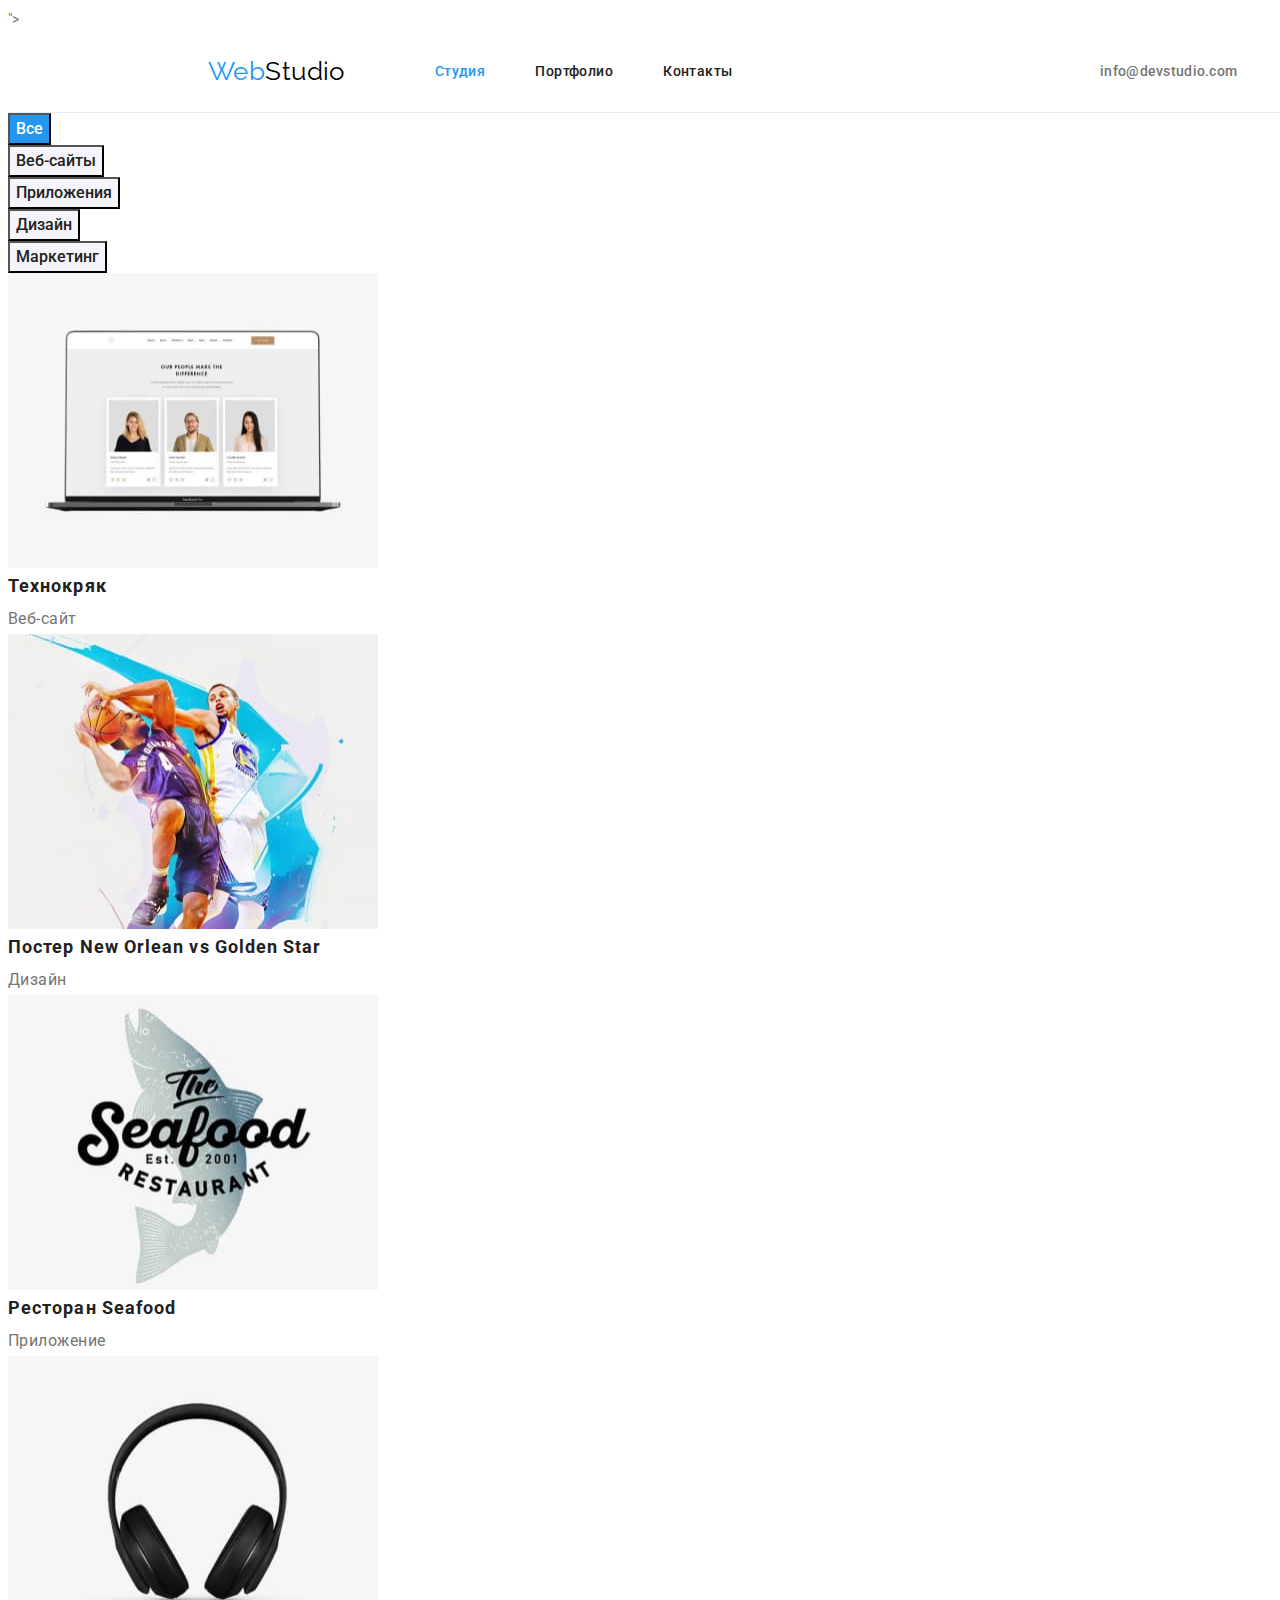
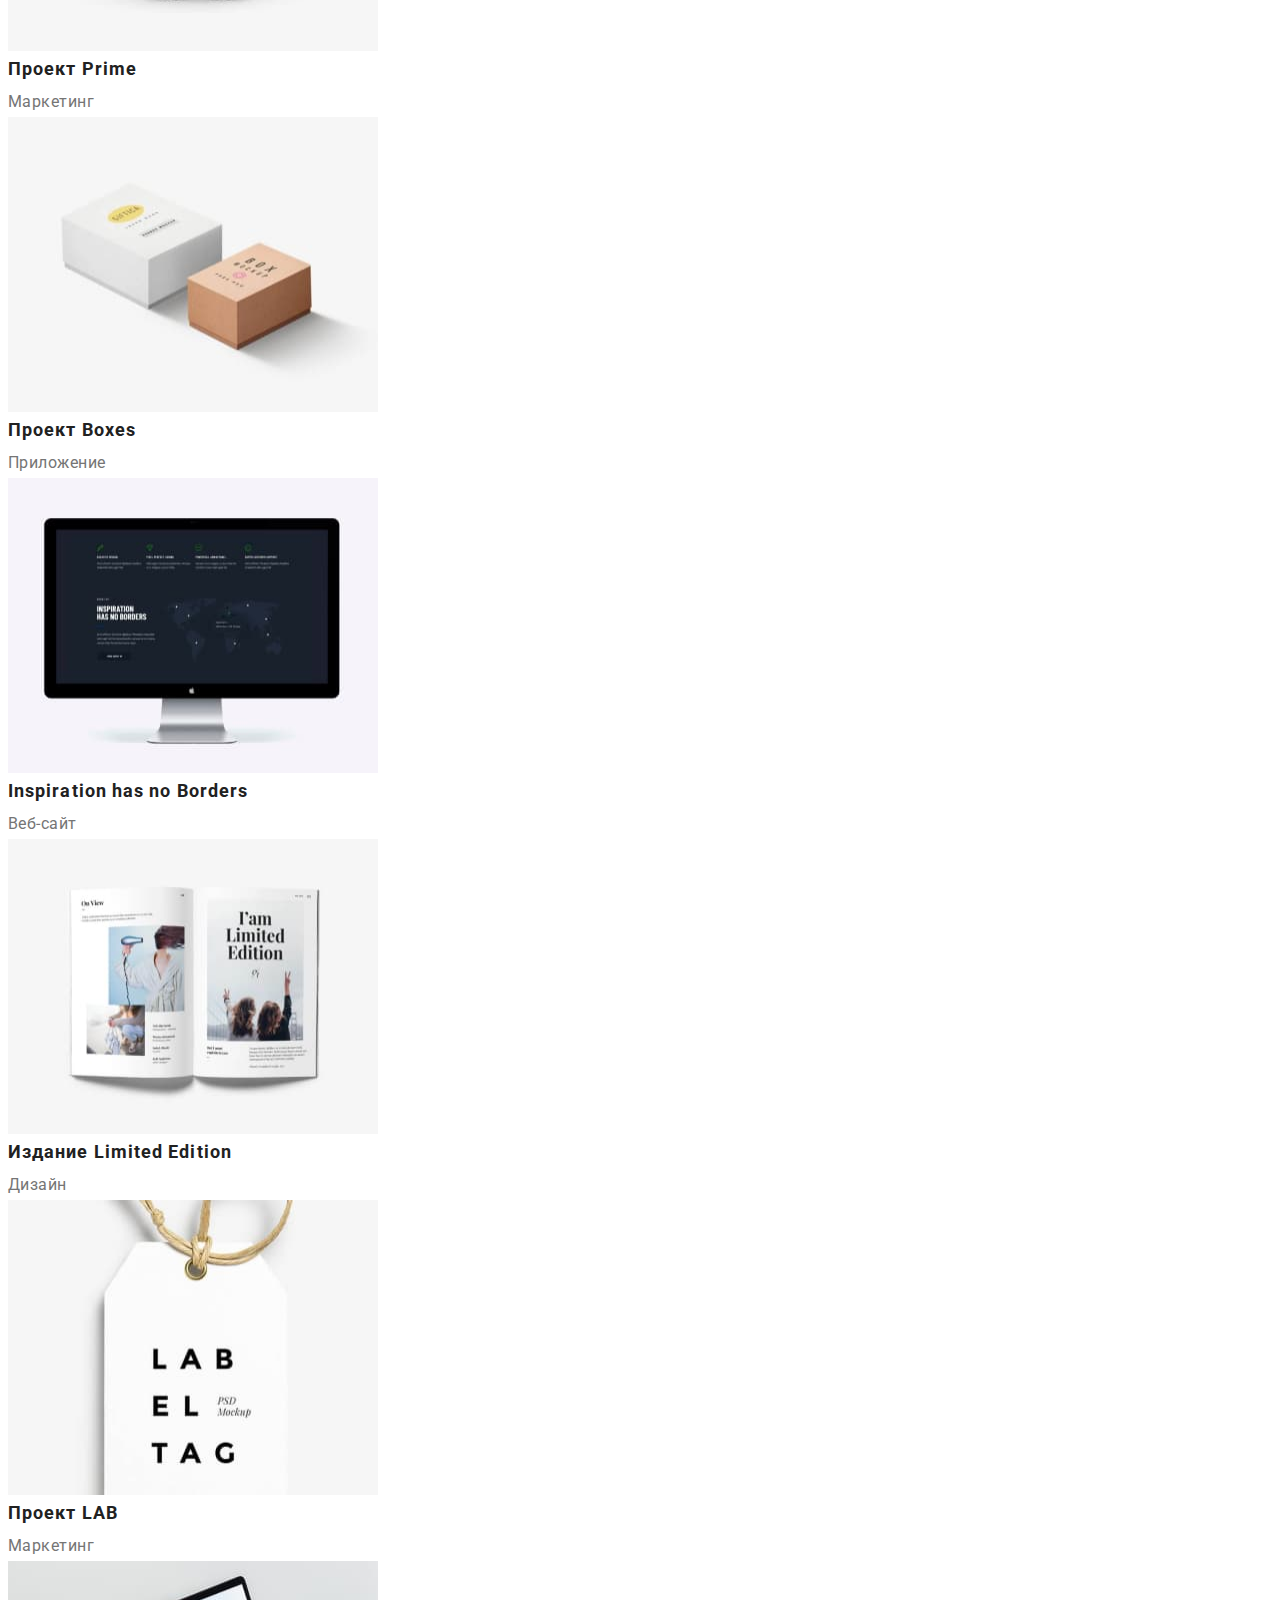
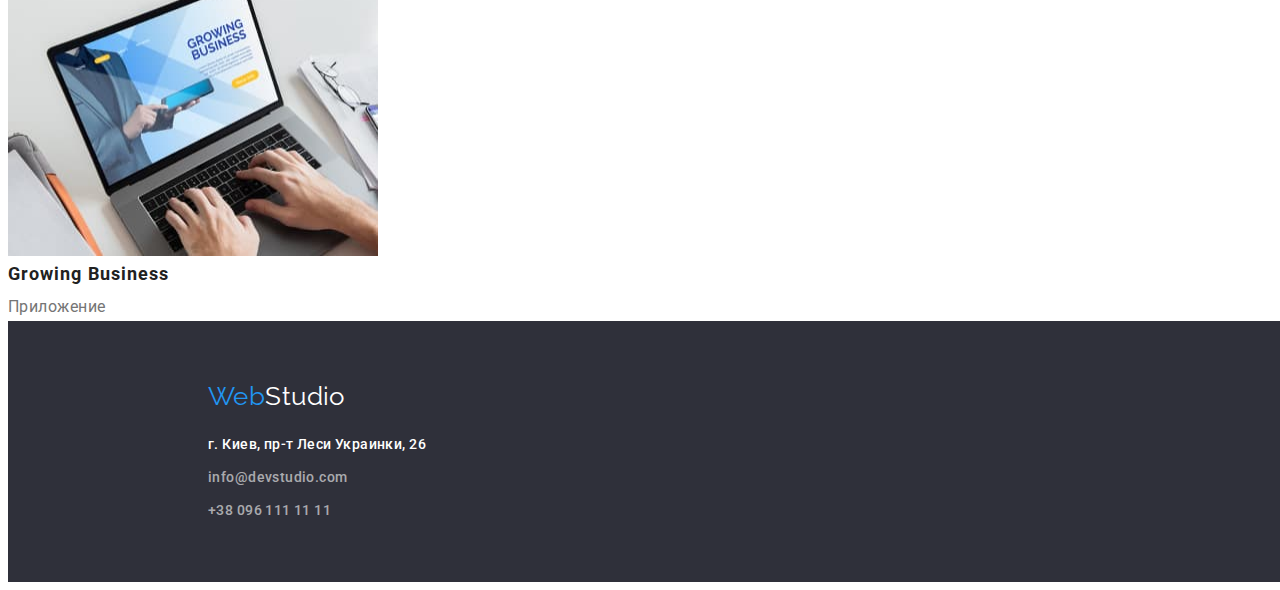
==== portfolio.html @ 7e5b8110 "add flex css" ====
<!DOCTYPE html>
<html lang="ru">

	<head>
		<meta charset="UTF-8" />
		<meta http-equiv="X-UA-Compatible" content="IE=edge" />
		<meta name="viewport" content="width=device-width, initial-scale=1.0" />
		<title>WebStudio | Портфолио</title>
		<link rel="shortcut icon" href="https://asset-cdn.schoology.com/sites/all/themes/schoology_theme/favicon.ico"
			type="image/x-icon" />
		<link rel="stylesheet" href="<link rel=" stylesheet"
			href="https://cdnjs.cloudflare.com/ajax/libs/modern-normalize/1.1.0/modern-normalize.min.css"
			integrity="sha512-wpPYUAdjBVSE4KJnH1VR1HeZfpl1ub8YT/NKx4PuQ5NmX2tKuGu6U/JRp5y+Y8XG2tV+wKQpNHVUX03MfMFn9Q=="
			crossorigin="anonymous" referrerpolicy="no-referrer" />">
		<link
			href="https://fonts.googleapis.com/css2?family=Raleway:wght@700&family=Roboto:wght@400;500;700;900&display=swap"
			rel="stylesheet" />
		<link rel="stylesheet" href="./css/style.css" />
	</head>

	<body>
		<header class="header">
			<div class="container head-container">
				<nav class="navigator">
					<a class="text-logo" href="./"><span class="logo">Web</span>Studio </a>
					<ul class="list-header">
						<li class="list-nav-item">
							<a class="list-nav current" href="./index.html">Студия</a>
						</li>
						<li class="list-nav-item">
							<a class="list-nav" href="./portfolio.html">Портфолио</a>
						</li>
						<li class="list-nav-item"><a class="list-nav" href="">Контакты</a></li>
					</ul>
				</nav>

				<div class="header-contact">
					<ul class="list-header">
						<li class="list-contact-item">
							<a href="mailto:info@devstudio.com" class="list-contact">info@devstudio.com</a>
						</li>
						<li class="list-contact-item">
							<a href="tel:+380961111111" class="list-contact">+38 096 111 11 11</a>
						</li>
					</ul>
				</div>
			</div>
		</header>

		<main>
			<!-- секция портволио -->
			<section class="main-section-portfolio">
				<!--Заголовок необходимо скрыть-->
				<h1 class="invisible">Наши работы</h1>
				<!--Фильт-->
				<ul class="list-filtre">
					<li><button type="button" class="filtre all">Все</button></li>
					<li><button type="button" class="filtre">Веб-сайты</button></li>
					<li><button type="button" class="filtre">Приложения</button></li>
					<li><button type="button" class="filtre">Дизайн</button></li>
					<li><button type="button" class="filtre">Маркетинг</button></li>
				</ul>
				<!--Проэкты-->
				<ul class="list-project">
					<li>
						<img src="./images/portfolio/portfolio.jpg" alt="Ноутбук" width="370" height="295" />
						<h3 class="title-project">Технокряк</h3>
						<p class="filtre-project">Веб-сайт</p>
					</li>
					<li>
						<img src="./images/portfolio/portfolio1.jpg" alt="баскетболисты" width="370" height="295" />
						<h3 class="title-project">Постер New Orlean vs Golden Star</h3>
						<p class="filtre-project">Дизайн</p>
					</li>
					<li>
						<img src="./images/portfolio/portfolio2.jpg" alt="Эмблема рибного ресторана" width="370"
							height="295" />
						<h3 class="title-project">Ресторан Seafood</h3>
						<p class="filtre-project">Приложение</p>
					</li>
					<li>
						<img src="./images/portfolio/portfolio3.jpg" alt="Наушники" width="370" height="295" />
						<h3 class="title-project">Проект Prime</h3>
						<p class="filtre-project">Маркетинг</p>
					</li>
					<li>
						<img src="./images/portfolio/portfolio4.jpg" alt="2 коробки" width="370" height="295" />
						<h3 class="title-project">Проект Boxes</h3>
						<p class="filtre-project">Приложение</p>
					</li>
					<li>
						<img src="./images/portfolio/portfolio5.jpg" alt="Моноблок" width="370" height="295" />
						<h3 class="title-project">Inspiration has no Borders</h3>
						<p class="filtre-project">Веб-сайт</p>
					</li>
					<li>
						<img src="./images/portfolio/portfolio6.jpg" alt="Книга" width="370" height="295" />
						<h3 class="title-project">Издание Limited Edition</h3>
						<p class="filtre-project">Дизайн</p>
					</li>
					<li>
						<img src="./images/portfolio/portfolio7.jpg" alt="Бирка" width="370" height="295" />
						<h3 class="title-project">Проект LAB</h3>
						<p class="filtre-project">Маркетинг</p>
					</li>
					<li>
						<img src="./images/portfolio/portfolio8.jpg" alt="Ноутбук" width="370" height="295" />
						<h3 class="title-project">Growing Business</h3>
						<p class="filtre-project">Приложение</p>
					</li>
				</ul>
			</section>
		</main>
		<footer class="footer">
			<div class="container foot">
				<a class="text-logo-footer" href="./"><span class="logo">Web</span>Studio</a>
				<address>
					<ul class="list-footer">
						<li class="list-footer-item">
							<a class="adress-footer" href="https://goo.gl/maps/jzQwwj4ujLne8MiLA" target="_blank"
								rel="noopener noreferrer">
								г. Киев, пр-т Леси Украинки, 26</a>
						</li>
						<li class="list-footer-item">
							<a href="mailto:info@devstudio.com" class="footer-contact">info@devstudio.com</a>
						</li>
						<li class="list-footer-item">
							<a href="tel:+380961111111" class="footer-contact">+38 096 111 11 11</a>
						</li>
					</ul>
				</address>
			</div>
		</footer>
	</body>

</html>
---- css/style.css ----
/*  */
:root {
	--primary-white-color: #ffffff;
	--second-dark-color: #2f303a;
	--background-color: #f5f4fa;
	--accent-color: #2196f3;
	--primary-text-color: #212121;
	--second-text-color: #757575;
}
/* primary-font-family: roboto; */
/* logo-font-family: Raleway; */
h1,
h2,
h3,
h4,
h5,
h6,
p {
  margin-top: 0;
  margin-bottom: 0;
}

ul,
ol {
  margin-top: 0;
  margin-bottom: 0;
  padding-left: 0;
}

img {
  display: block;
}
body {
	color: var(--second-text-color);
	background-color: var(--primary-bg-color);
	width: 1600px;
	font-family: "Roboto", sans-serif;
	font-size: 14px;
	font-weight: 400;
	line-height: 1.71;
	letter-spacing: 0.03em;
}
.container {
  width: 1200px;
  margin: 0 auto;
  padding-left: 15px;
  padding-right: 15px;
}
/* =============head================= */
.header {
  border-bottom: 1px solid #ececec;
}
.text-logo {
	font-family: "Raleway", sans-serif;
	font-style: 700;
	font-size: 26px;
	line-height: 1.2;
	color: #000000;
	text-decoration: none;
	padding: 24px 0;
	margin-right: 90px;
}
.logo {
	color: var(--accent-color);
}

.link {
	text-decoration: none;
}
ul {
	list-style-type: none;
}
.list-header :hover,
.list-header :focus {
	color: var(--accent-color);
}
.list-header {
	font-weight: 500;
	font-size: inherit;
	line-height: 1.14;
	padding: 32px 0;
}
.list-header {
	display: flex;
	align-items: center;
}

.list-nav {
	color: var(--primary-text-color);
	font-weight: 500;
	text-decoration: none;
	}
.list-nav-item:not(:last-child) {
	margin-right: 50px;
	}

.current {
	color: var(--accent-color);
}
.list-contact {
	color: var(--second-text-color);
	font-weight: 500;
	font-style: normal;
	text-decoration: none;
	line-height: 1.14;
	letter-spacing: 0.02em;
}
.list-contact-item:not(:last-child) {
	margin-right: 50px;
}
.head-container {
	display: flex;
	align-items: center;
	justify-content: space-between;
}
.navigator {
  display: flex;
  align-items: center;
}
/* =============end-head=================== */

/* ========footer============= */
.list-footer :hover,
.list-footer :focus {
	color: var(--accent-color);
}
.list-footer {
	font-weight: 500;
	font-size: inherit;
	line-height: 1.46;
}
.list-footer-item:not(:last-child) {
	margin-bottom: 9px;
}
.adress-footer {
	color: var(--primary-white-color);
	font-weight: inherit;
	line-height: 1.71;
	letter-spacing: 0.03em;
	font-style: normal;
	text-decoration: none;
}
.footer {
	background-color: var(--second-dark-color);
}
.foot {
	padding: 60px 15px;
}
.text-logo-footer {
	color: var(--primary-white-color);
	font-family: "Raleway", sans-serif;
	font-style: 700;
	font-size: 26px;
	line-height: 1.2;
	text-decoration: none;
	margin-bottom: 20px;
  	display: block;
}
.footer-contact {
	line-height: 1.71;
	letter-spacing: 0.03em;
	color: rgba(255, 255, 255, 0.6);
	text-decoration: none;
	font-style: normal;
}
/* ========end-footer=============== */

/* ==========hero================= */
.hero {
	background-color: var(--second-dark-color);
	padding: 200px 0;
  	text-align: center;
}
/* .hero {
	display: flex;
	justify-content: center;
} */
.hero-title {
	color: var(--primary-white-color);
	font-weight: 900;
	font-size: 44px;
	line-height: 1.36;
	text-align: center;
	letter-spacing: 0.06em;
	text-transform: uppercase;
	padding: 15px 0;
	margin-bottom: 30px;
}
.main-button {
	color: var(--primary-white-color);
	background-color: var(--accent-color);
	border-radius: 4px;
	font-family: inherit;
	font-weight: 700;
	font-size: 16px;
	line-height: 1.87;
	align-items: center;
	text-align: center;
	letter-spacing: 0.06em;
	padding: 10px 32px;
}
.main-button:hover,
.main-button:focus {
	color: var(--primary-text-color);
	background: var(--background-color);
	cursor: pointer;
}
/* =======end-hero============ */

/* ===========studio============== */
.title {
	color: var(--primary-text-color);
	font-weight: 700;
	font-size: 36px;
	line-height: 1.17;
	text-align: center;
	letter-spacing: 0.03em;
	margin-bottom: 50px;
}
.list-features {
	color: var(--primary-text-color);
	font-family: "Roboto", sans-serif;
	font-size: inherit;
	font-weight: 700;
	line-height: 1.14;
	letter-spacing: 0.03em;
	text-transform: uppercase;
	margin-bottom: 10px;
	}
.features {
	display: flex;
	align-items: center;
	justify-content: space-between;
	padding-top: 87px;
	/* padding-bottom: 94px; */
}
.list-features-item:not(:last-child) {
	margin-right: 30px;
	}
.work {
	padding: 94px 0;
}
.our-work {
	display: flex;
	align-items: center;
	justify-content: space-between;
}
.team {
	background-color: var(--background-color);
	text-align: center;
	padding: 94px 0;
}
.our-team {
	display: flex;
	align-items: center;
	justify-content: space-between;
}
.list-specialist {
	background-color: #ffffff;
	border-radius: 0px 0px 4px 4px;
	box-shadow: 0px 1px 3px rgba(0, 0, 0, 0.12), 0px 1px 1px rgba(0, 0, 0, 0.14),
    0px 2px 1px rgba(0, 0, 0, 0.2);
	width: 270px;
	padding-bottom: 30px;
}
.invisible {
	display: none;
}
.specialist {
	color: var(--primary-text-color);
	font-weight: 500;
	font-size: 16px;
	line-height: 1.19;
	letter-spacing: 0.03em;
	padding-top: 30px;
}
/* =========end-studio=========== */

/* ===========portfolio=========== */
.filtre {
	color: var(--primary-text-color);
	background: var(--background-color);
	font-family: inherit;
	font-weight: 500;
	font-size: 16px;
	line-height: 1.63;
}
.filtre:hover,
.filtre:focus {
	color: var(--primary-white-color);
	background: var(--accent-color);
	cursor: pointer;
}
.all {
	color: var(--primary-white-color);
	background: var(--accent-color);
}
.title-project {
	color: var(--primary-text-color);
	font-weight: 700;
	font-size: 18px;
	line-height: 2;
	letter-spacing: 0.06em;
}
.filtre-project {
	font-size: 16px;
	line-height: 1.87;
	letter-spacing: 0.03em;
}
/* =========end-portfolio========= */
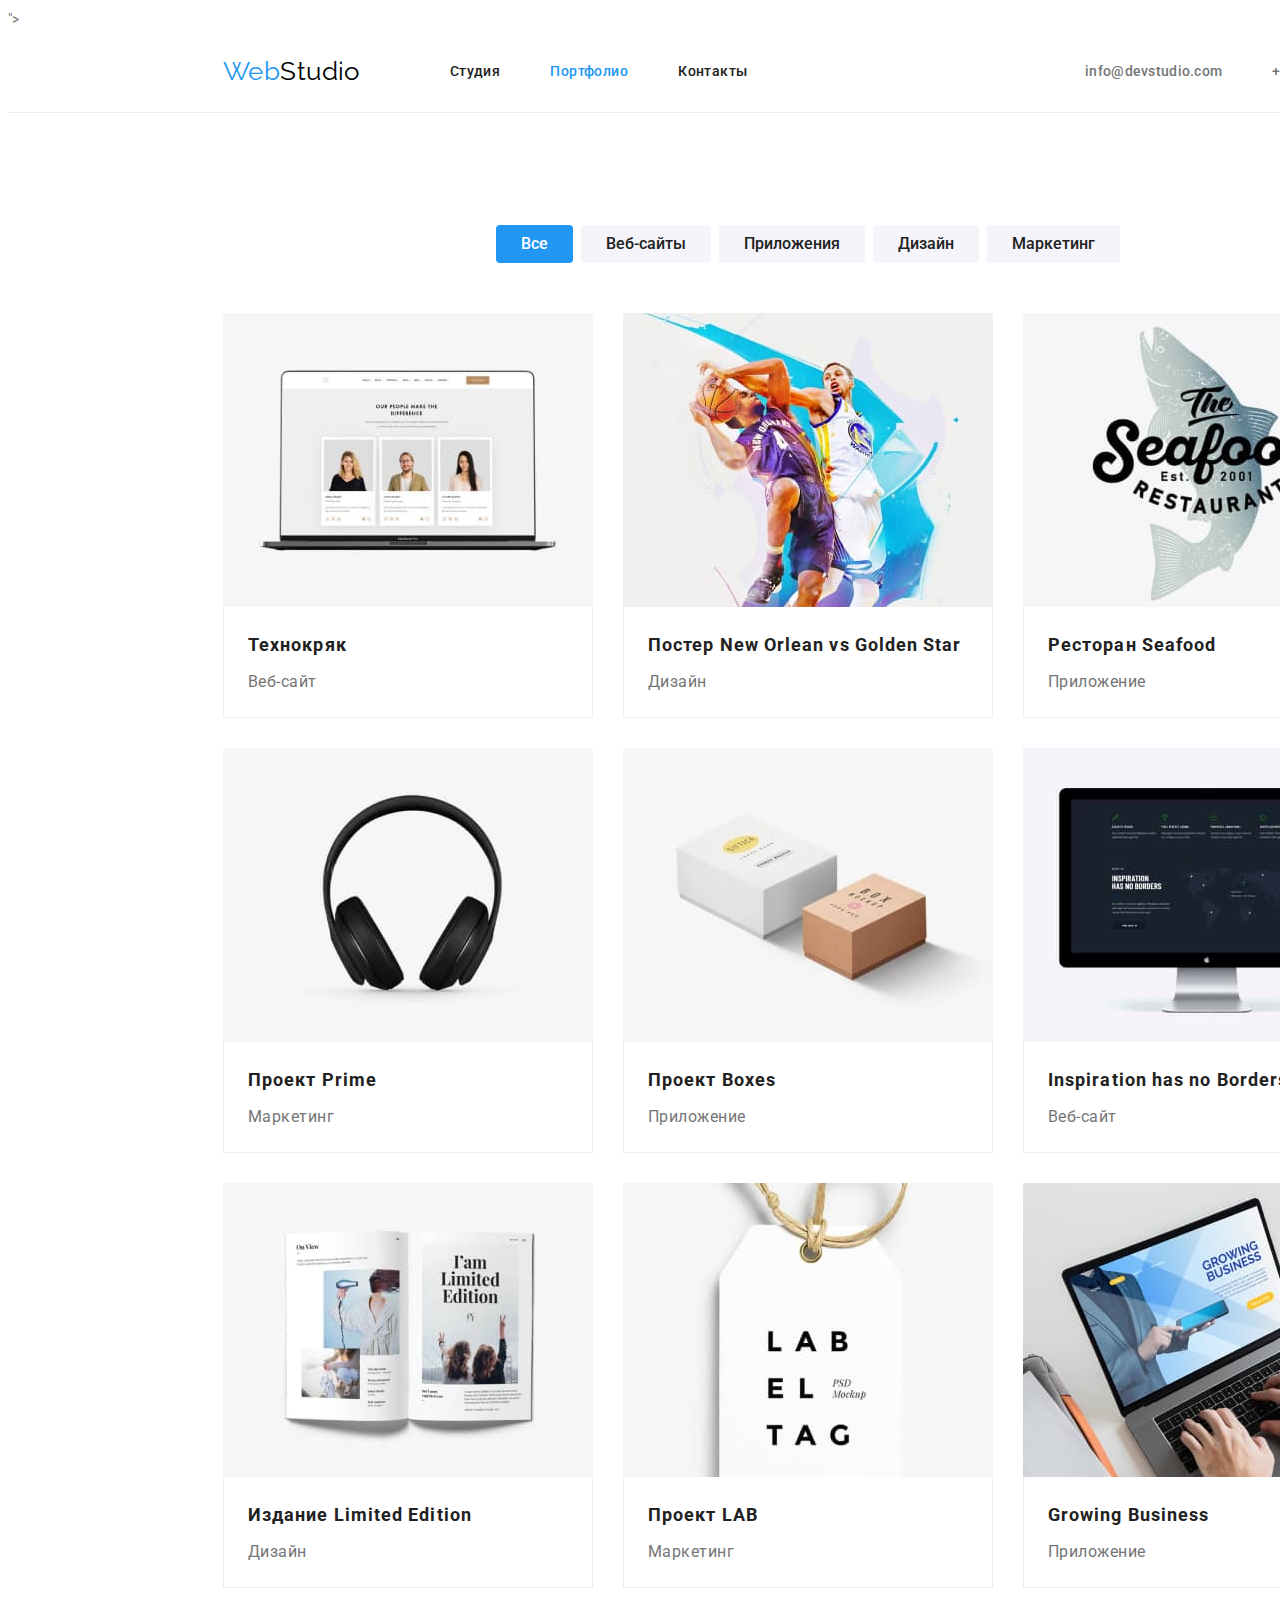
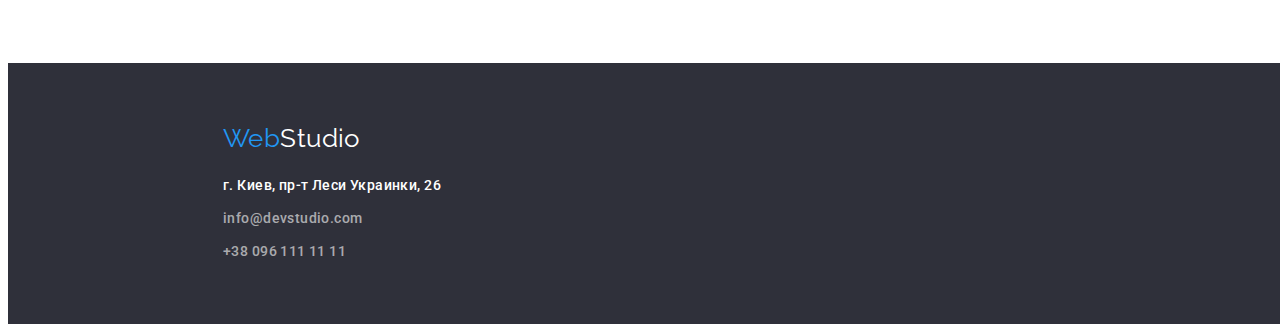
==== commit 7bd3bc72: "add flex to portfolio" ====
--- a/portfolio.html
+++ b/portfolio.html
@@ -25,10 +25,10 @@
 					<a class="text-logo" href="./"><span class="logo">Web</span>Studio </a>
 					<ul class="list-header">
 						<li class="list-nav-item">
-							<a class="list-nav current" href="./index.html">Студия</a>
+							<a class="list-nav" href="./index.html">Студия</a>
 						</li>
 						<li class="list-nav-item">
-							<a class="list-nav" href="./portfolio.html">Портфолио</a>
+							<a class="list-nav current" href="./portfolio.html">Портфолио</a>
 						</li>
 						<li class="list-nav-item"><a class="list-nav" href="">Контакты</a></li>
 					</ul>
@@ -48,67 +48,92 @@
 		</header>
 
 		<main>
-			<!-- секция портволио -->
+			<!-- секция портфолио -->
 			<section class="main-section-portfolio">
-				<!--Заголовок необходимо скрыть-->
-				<h1 class="invisible">Наши работы</h1>
-				<!--Фильт-->
-				<ul class="list-filtre">
-					<li><button type="button" class="filtre all">Все</button></li>
-					<li><button type="button" class="filtre">Веб-сайты</button></li>
-					<li><button type="button" class="filtre">Приложения</button></li>
-					<li><button type="button" class="filtre">Дизайн</button></li>
-					<li><button type="button" class="filtre">Маркетинг</button></li>
-				</ul>
-				<!--Проэкты-->
-				<ul class="list-project">
-					<li>
-						<img src="./images/portfolio/portfolio.jpg" alt="Ноутбук" width="370" height="295" />
-						<h3 class="title-project">Технокряк</h3>
-						<p class="filtre-project">Веб-сайт</p>
-					</li>
-					<li>
-						<img src="./images/portfolio/portfolio1.jpg" alt="баскетболисты" width="370" height="295" />
-						<h3 class="title-project">Постер New Orlean vs Golden Star</h3>
-						<p class="filtre-project">Дизайн</p>
-					</li>
-					<li>
-						<img src="./images/portfolio/portfolio2.jpg" alt="Эмблема рибного ресторана" width="370"
-							height="295" />
-						<h3 class="title-project">Ресторан Seafood</h3>
-						<p class="filtre-project">Приложение</p>
-					</li>
-					<li>
-						<img src="./images/portfolio/portfolio3.jpg" alt="Наушники" width="370" height="295" />
-						<h3 class="title-project">Проект Prime</h3>
-						<p class="filtre-project">Маркетинг</p>
-					</li>
-					<li>
-						<img src="./images/portfolio/portfolio4.jpg" alt="2 коробки" width="370" height="295" />
-						<h3 class="title-project">Проект Boxes</h3>
-						<p class="filtre-project">Приложение</p>
-					</li>
-					<li>
-						<img src="./images/portfolio/portfolio5.jpg" alt="Моноблок" width="370" height="295" />
-						<h3 class="title-project">Inspiration has no Borders</h3>
-						<p class="filtre-project">Веб-сайт</p>
-					</li>
-					<li>
-						<img src="./images/portfolio/portfolio6.jpg" alt="Книга" width="370" height="295" />
-						<h3 class="title-project">Издание Limited Edition</h3>
-						<p class="filtre-project">Дизайн</p>
-					</li>
-					<li>
-						<img src="./images/portfolio/portfolio7.jpg" alt="Бирка" width="370" height="295" />
-						<h3 class="title-project">Проект LAB</h3>
-						<p class="filtre-project">Маркетинг</p>
-					</li>
-					<li>
-						<img src="./images/portfolio/portfolio8.jpg" alt="Ноутбук" width="370" height="295" />
-						<h3 class="title-project">Growing Business</h3>
-						<p class="filtre-project">Приложение</p>
-					</li>
-				</ul>
+				<div class="container">
+					<!--Заголовок необходимо скрыть-->
+					<h1 style="display: none">Наши работы</h1>
+					<!--Фильт-->
+					<ul class="list-filtre">
+						<li class="filtre-item"><button type="button" class="filtre all">Все</button></li>
+						<li class="filtre-item"><button type="button" class="filtre">Веб-сайты</button></li>
+						<li class="filtre-item"><button type="button" class="filtre">Приложения</button></li>
+						<li class="filtre-item"><button type="button" class="filtre">Дизайн</button></li>
+						<li class="filtre-item"><button type="button" class="filtre">Маркетинг</button></li>
+					</ul>
+					<!--Проэкты-->
+					<ul class="list-project">
+						<li class=" project-item">
+							<img class="img-project" src="./images/portfolio/portfolio.jpg" alt="Ноутбук" width="370" />
+							<div class="portfolio-card-content">
+								<h3 class="title-project">Технокряк</h3>
+								<p class="filtre-project">Веб-сайт</p>
+							</div>
+						</li>
+						<li class=" project-item">
+							<img class="img-project" src="./images/portfolio/portfolio1.jpg" alt="баскетболисты"
+								width="370" />
+							<div class="portfolio-card-content">
+								<h3 class="title-project">Постер New Orlean vs Golden Star</h3>
+								<p class="filtre-project">Дизайн</p>
+							</div>
+						</li>
+						<li class=" project-item">
+							<img class="img-project" src="./images/portfolio/portfolio2.jpg"
+								alt="Эмблема рибного ресторана" width="370" />
+							<div class="portfolio-card-content">
+								<h3 class="title-project">Ресторан Seafood</h3>
+								<p class="filtre-project">Приложение</p>
+							</div>
+						</li>
+						<li class=" project-item">
+							<img class="img-project" src="./images/portfolio/portfolio3.jpg" alt="Наушники"
+								width="370" />
+							<div class="portfolio-card-content">
+								<h3 class="title-project">Проект Prime</h3>
+								<p class="filtre-project">Маркетинг</p>
+							</div>
+						</li>
+						<li class=" project-item">
+							<img class="img-project" src="./images/portfolio/portfolio4.jpg" alt="2 коробки"
+								width="370" />
+							<div class="portfolio-card-content">
+								<h3 class="title-project">Проект Boxes</h3>
+								<p class="filtre-project">Приложение</p>
+							</div>
+						</li>
+						<li class=" project-item">
+							<img class="img-project" src="./images/portfolio/portfolio5.jpg" alt="Моноблок"
+								width="370" />
+							<div class="portfolio-card-content">
+								<h3 class="title-project">Inspiration has no Borders</h3>
+								<p class="filtre-project">Веб-сайт</p>
+							</div>
+						</li>
+						<li class=" project-item">
+							<img class="img-project" src="./images/portfolio/portfolio6.jpg" alt="Книга" width="370" />
+							<div class="portfolio-card-content">
+								<h3 class="title-project">Издание Limited Edition</h3>
+								<p class="filtre-project">Дизайн</p>
+							</div>
+						</li>
+						<li class=" project-item">
+							<img class="img-project" src="./images/portfolio/portfolio7.jpg" alt="Бирка" width="370" />
+							<div class="portfolio-card-content">
+								<h3 class="title-project">Проект LAB</h3>
+								<p class="filtre-project">Маркетинг</p>
+							</div>
+						</li>
+						<li class=" project-item">
+							<img class="img-project" src="./images/portfolio/portfolio8.jpg" alt="Ноутбук"
+								width="370" />
+							<div class="portfolio-card-content">
+								<h3 class="title-project">Growing Business</h3>
+								<p class="filtre-project">Приложение</p>
+							</div>
+						</li>
+					</ul>
+				</div>
 			</section>
 		</main>
 		<footer class="footer">
--- a/css/style.css
+++ b/css/style.css
@@ -16,19 +16,19 @@
 h5,
 h6,
 p {
-  margin-top: 0;
-  margin-bottom: 0;
+	margin-top: 0;
+	margin-bottom: 0;
 }
 
 ul,
 ol {
-  margin-top: 0;
-  margin-bottom: 0;
-  padding-left: 0;
+	margin-top: 0;
+	margin-bottom: 0;
+	padding-left: 0;
 }
 
 img {
-  display: block;
+	display: block;
 }
 body {
 	color: var(--second-text-color);
@@ -41,14 +41,14 @@
 	letter-spacing: 0.03em;
 }
 .container {
-  width: 1200px;
-  margin: 0 auto;
-  padding-left: 15px;
-  padding-right: 15px;
+	width: 1170px;
+	margin: 0 auto;
+	padding-left: 15px;
+	padding-right: 15px;
 }
 /* =============head================= */
 .header {
-  border-bottom: 1px solid #ececec;
+	border-bottom: 1px solid #ececec;
 }
 .text-logo {
 	font-family: "Raleway", sans-serif;
@@ -89,10 +89,10 @@
 	color: var(--primary-text-color);
 	font-weight: 500;
 	text-decoration: none;
-	}
+}
 .list-nav-item:not(:last-child) {
 	margin-right: 50px;
-	}
+}
 
 .current {
 	color: var(--accent-color);
@@ -114,8 +114,8 @@
 	justify-content: space-between;
 }
 .navigator {
-  display: flex;
-  align-items: center;
+	display: flex;
+	align-items: center;
 }
 /* =============end-head=================== */
 
@@ -154,7 +154,7 @@
 	line-height: 1.2;
 	text-decoration: none;
 	margin-bottom: 20px;
-  	display: block;
+	display: block;
 }
 .footer-contact {
 	line-height: 1.71;
@@ -169,12 +169,9 @@
 .hero {
 	background-color: var(--second-dark-color);
 	padding: 200px 0;
-  	text-align: center;
-}
-/* .hero {
-	display: flex;
-	justify-content: center;
-} */
+	text-align: center;
+}
+
 .hero-title {
 	color: var(--primary-white-color);
 	font-weight: 900;
@@ -189,6 +186,7 @@
 .main-button {
 	color: var(--primary-white-color);
 	background-color: var(--accent-color);
+	border: none;
 	border-radius: 4px;
 	font-family: inherit;
 	font-weight: 700;
@@ -226,7 +224,7 @@
 	letter-spacing: 0.03em;
 	text-transform: uppercase;
 	margin-bottom: 10px;
-	}
+}
 .features {
 	display: flex;
 	align-items: center;
@@ -236,7 +234,7 @@
 }
 .list-features-item:not(:last-child) {
 	margin-right: 30px;
-	}
+}
 .work {
 	padding: 94px 0;
 }
@@ -253,18 +251,17 @@
 .our-team {
 	display: flex;
 	align-items: center;
-	justify-content: space-between;
 }
 .list-specialist {
 	background-color: #ffffff;
 	border-radius: 0px 0px 4px 4px;
 	box-shadow: 0px 1px 3px rgba(0, 0, 0, 0.12), 0px 1px 1px rgba(0, 0, 0, 0.14),
-    0px 2px 1px rgba(0, 0, 0, 0.2);
+		0px 2px 1px rgba(0, 0, 0, 0.2);
 	width: 270px;
 	padding-bottom: 30px;
 }
-.invisible {
-	display: none;
+.list-specialist:not(:last-child) {
+	margin-right: 30px;
 }
 .specialist {
 	color: var(--primary-text-color);
@@ -277,6 +274,16 @@
 /* =========end-studio=========== */
 
 /* ===========portfolio=========== */
+.list-filtre {
+	display: flex;
+	justify-content: center;
+	padding-top: 112px;
+	margin-bottom: 50px;
+}
+.filtre-item:not(:last-child) {
+	margin-right: 8px;
+}
+
 .filtre {
 	color: var(--primary-text-color);
 	background: var(--background-color);
@@ -284,16 +291,45 @@
 	font-weight: 500;
 	font-size: 16px;
 	line-height: 1.63;
-}
+	text-align: center;
+	border-radius: 4px;
+	border: none;
+	padding: 6px 25px;
+}
+
 .filtre:hover,
 .filtre:focus {
 	color: var(--primary-white-color);
 	background: var(--accent-color);
+	box-shadow: 0px 3px 1px rgba(0, 0, 0, 0.1), 0px 1px 2px rgba(0, 0, 0, 0.08),
+		0px 2px 2px rgba(0, 0, 0, 0.12);
 	cursor: pointer;
 }
 .all {
 	color: var(--primary-white-color);
 	background: var(--accent-color);
+}
+.list-project {
+	display: flex;
+	padding-bottom: 75px;
+	flex-wrap: wrap;
+	margin-left: -30px;
+	margin-top: -30px;
+}
+.project-item {
+	flex-basis: calc((100% - 90px) / 3);
+	margin-left: 30px;
+	margin-top: 30px;
+}
+.project-item:nth-last-child(-n + 3) {
+	margin-bottom: 0px;
+}
+.portfolio-card-content {
+	display: block;
+	padding: 20px 24px;
+	border-right: 1px solid #eeeeee;
+	border-bottom: 1px solid #eeeeee;
+	border-left: 1px solid #eeeeee;
 }
 .title-project {
 	color: var(--primary-text-color);
@@ -301,6 +337,7 @@
 	font-size: 18px;
 	line-height: 2;
 	letter-spacing: 0.06em;
+	margin-bottom: 4px;
 }
 .filtre-project {
 	font-size: 16px;
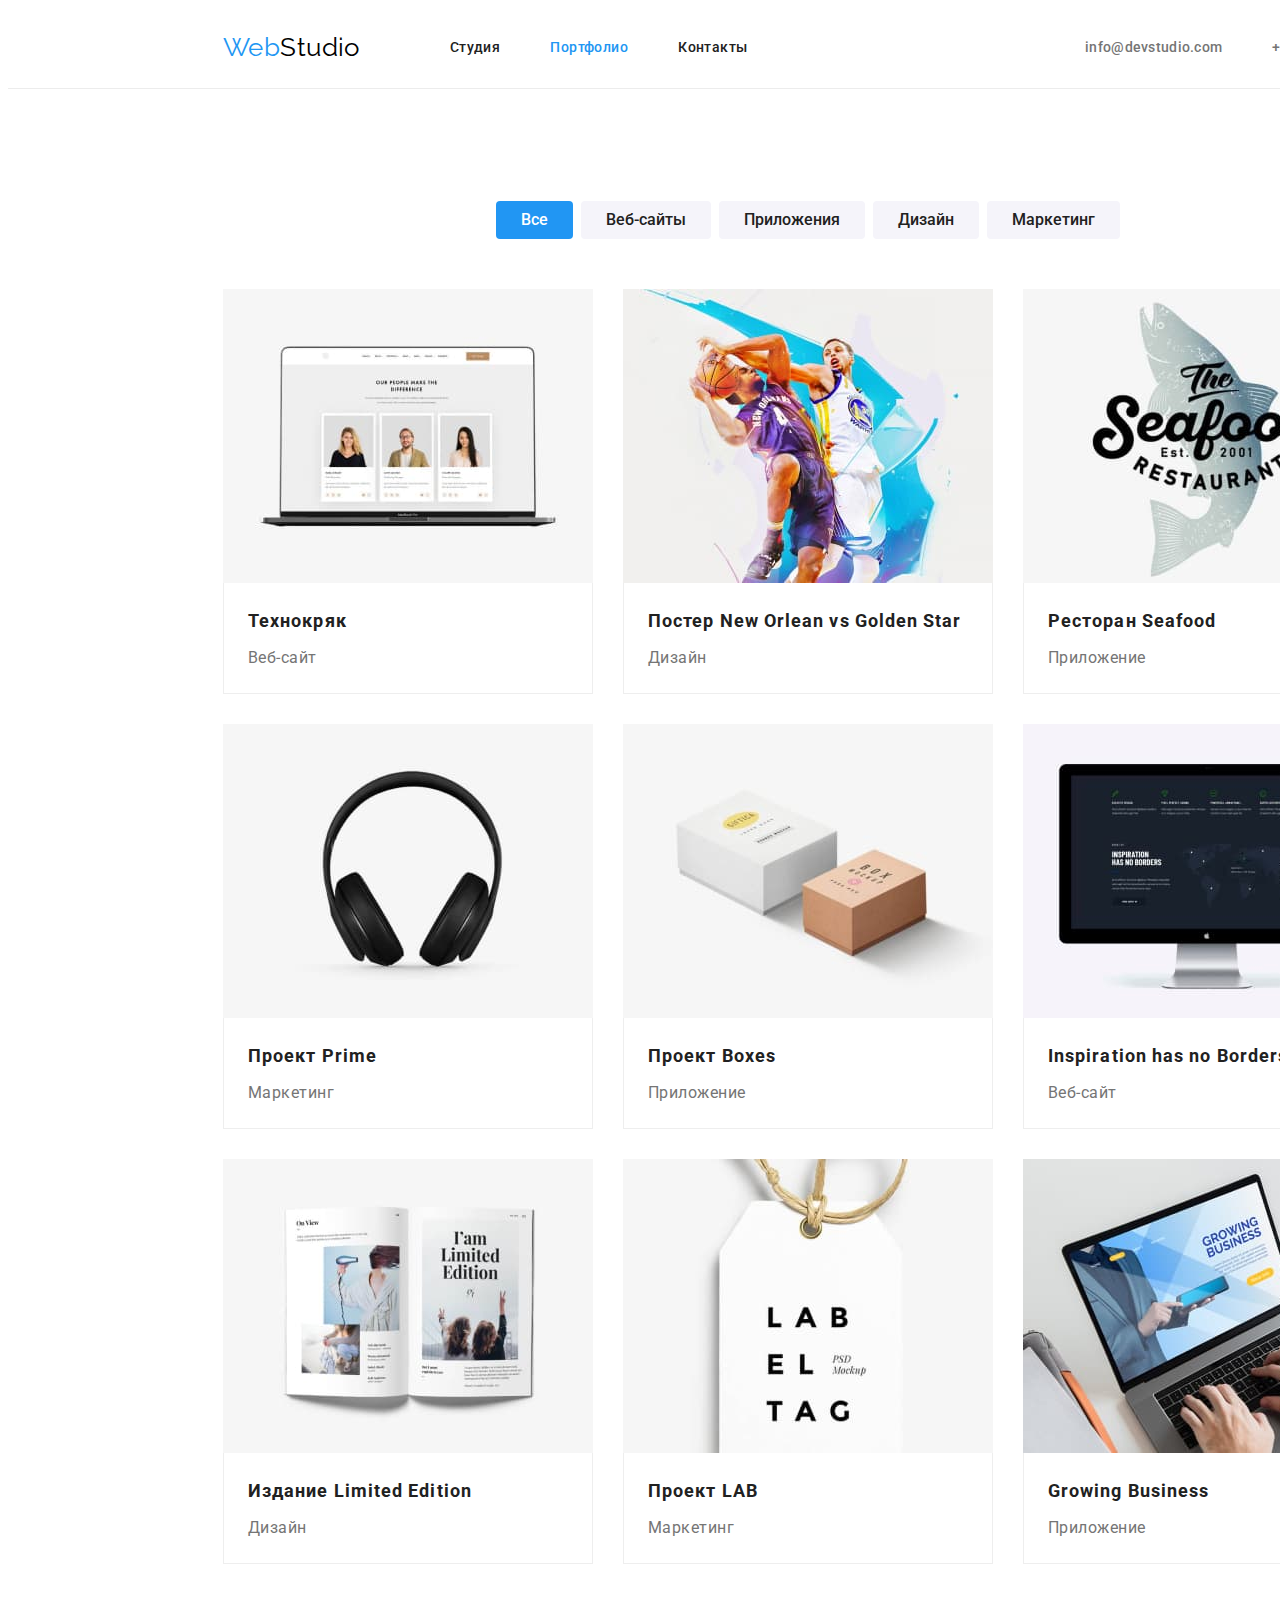
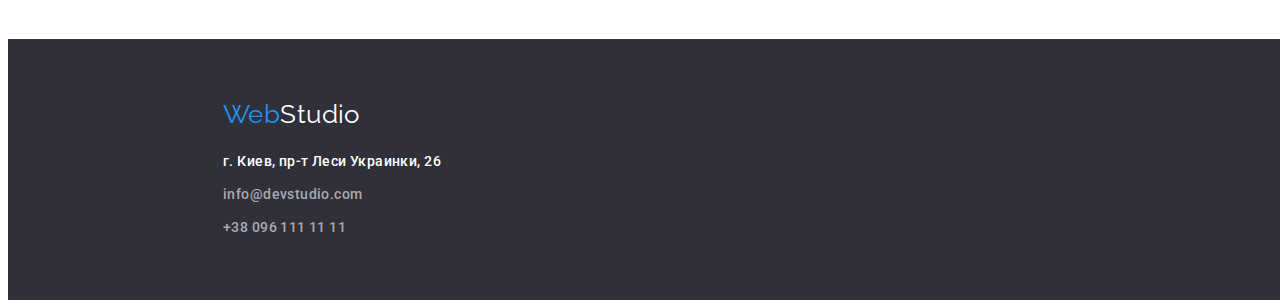
==== commit 3cbeb754: "fix tag position" ====
--- a/portfolio.html
+++ b/portfolio.html
@@ -8,10 +8,10 @@
 		<title>WebStudio | Портфолио</title>
 		<link rel="shortcut icon" href="https://asset-cdn.schoology.com/sites/all/themes/schoology_theme/favicon.ico"
 			type="image/x-icon" />
-		<link rel="stylesheet" href="<link rel=" stylesheet"
+		<link rel="stylesheet"
 			href="https://cdnjs.cloudflare.com/ajax/libs/modern-normalize/1.1.0/modern-normalize.min.css"
 			integrity="sha512-wpPYUAdjBVSE4KJnH1VR1HeZfpl1ub8YT/NKx4PuQ5NmX2tKuGu6U/JRp5y+Y8XG2tV+wKQpNHVUX03MfMFn9Q=="
-			crossorigin="anonymous" referrerpolicy="no-referrer" />">
+			crossorigin="anonymous" referrerpolicy="no-referrer" />
 		<link
 			href="https://fonts.googleapis.com/css2?family=Raleway:wght@700&family=Roboto:wght@400;500;700;900&display=swap"
 			rel="stylesheet" />
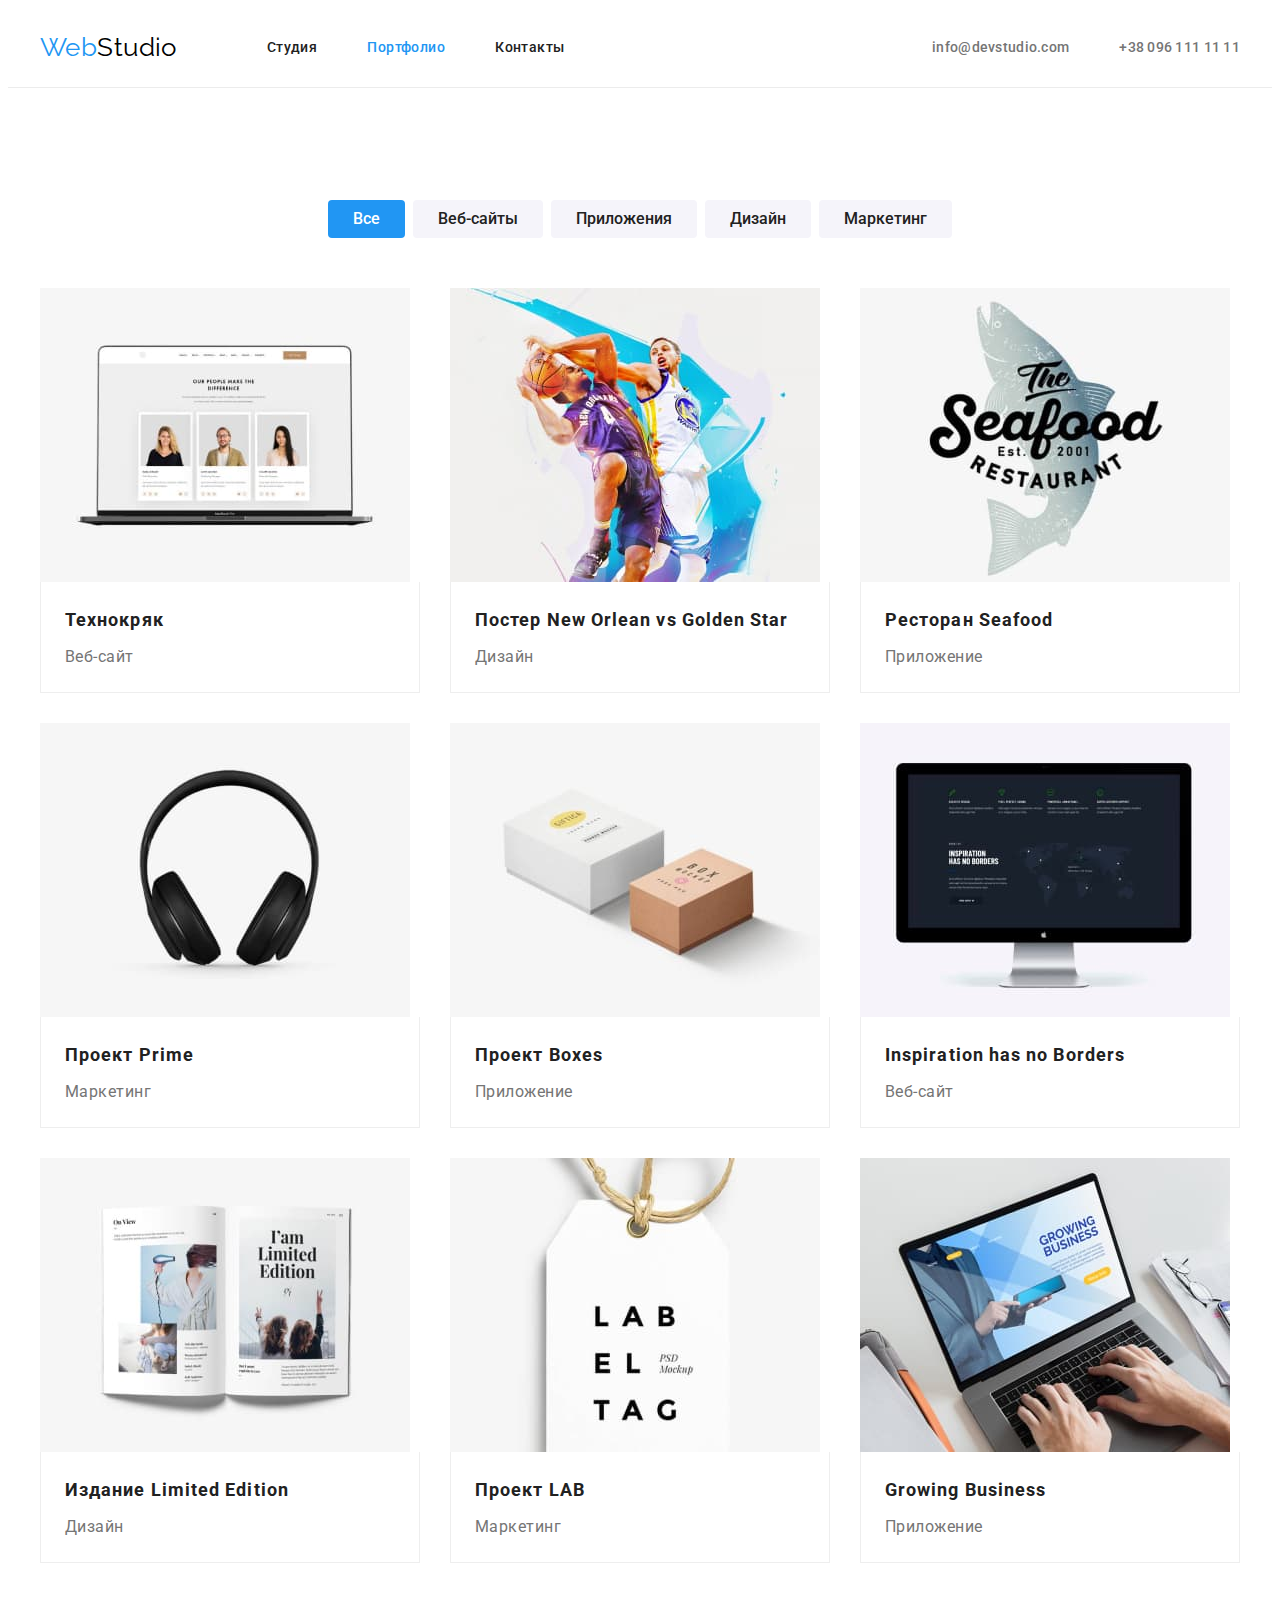
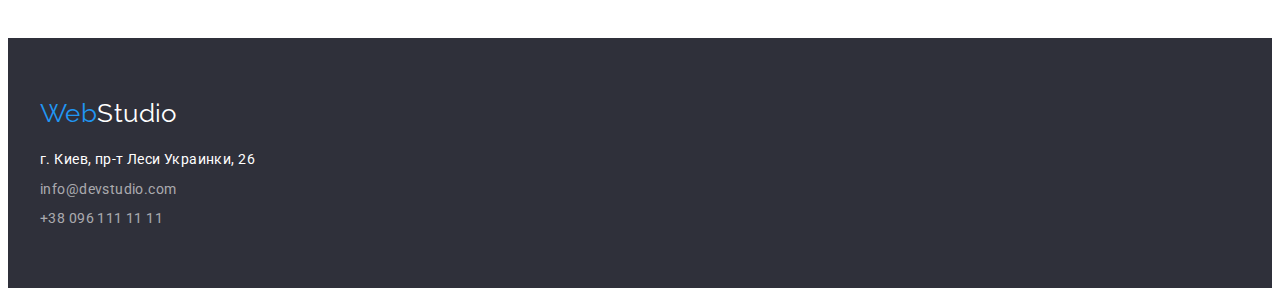
==== commit 24091791: "add visually-hidden, hidden body width" ====
--- a/portfolio.html
+++ b/portfolio.html
@@ -52,7 +52,7 @@
 			<section class="main-section-portfolio">
 				<div class="container">
 					<!--Заголовок необходимо скрыть-->
-					<h1 style="display: none">Наши работы</h1>
+					<h1 class="visually-hidden">Наши работы</h1>
 					<!--Фильт-->
 					<ul class="list-filtre">
 						<li class="filtre-item"><button type="button" class="filtre all">Все</button></li>
--- a/css/style.css
+++ b/css/style.css
@@ -33,7 +33,7 @@
 body {
 	color: var(--second-text-color);
 	background-color: var(--primary-bg-color);
-	width: 1600px;
+	/* width: 1600px; */
 	font-family: "Roboto", sans-serif;
 	font-size: 14px;
 	font-weight: 400;
@@ -41,10 +41,22 @@
 	letter-spacing: 0.03em;
 }
 .container {
-	width: 1170px;
+	width: 1200px;
 	margin: 0 auto;
 	padding-left: 15px;
 	padding-right: 15px;
+}
+.visually-hidden {
+	position: absolute;
+	white-space: nowrap;
+	width: 1px;
+	height: 1px;
+	overflow: hidden;
+	border: 0;
+	padding: 0;
+	clip: rect(0 0 0 0);
+	clip-path: inset(50%);
+	margin: -1px;
 }
 /* =============head================= */
 .header {
@@ -78,17 +90,19 @@
 	font-weight: 500;
 	font-size: inherit;
 	line-height: 1.14;
+}
+.list-header {
+	display: flex;
+	align-items: center;
+}
+
+.list-nav {
+	color: var(--primary-text-color);
+	/* font-weight: 500;
+	font-size: inherit;
+	line-height: 1.14; */
+	text-decoration: none;
 	padding: 32px 0;
-}
-.list-header {
-	display: flex;
-	align-items: center;
-}
-
-.list-nav {
-	color: var(--primary-text-color);
-	font-weight: 500;
-	text-decoration: none;
 }
 .list-nav-item:not(:last-child) {
 	margin-right: 50px;
@@ -125,7 +139,7 @@
 	color: var(--accent-color);
 }
 .list-footer {
-	font-weight: 500;
+	font-weight: inherit;
 	font-size: inherit;
 	line-height: 1.46;
 }
@@ -134,8 +148,6 @@
 }
 .adress-footer {
 	color: var(--primary-white-color);
-	font-weight: inherit;
-	line-height: 1.71;
 	letter-spacing: 0.03em;
 	font-style: normal;
 	text-decoration: none;
@@ -157,7 +169,6 @@
 	display: block;
 }
 .footer-contact {
-	line-height: 1.71;
 	letter-spacing: 0.03em;
 	color: rgba(255, 255, 255, 0.6);
 	text-decoration: none;
@@ -180,7 +191,6 @@
 	text-align: center;
 	letter-spacing: 0.06em;
 	text-transform: uppercase;
-	padding: 15px 0;
 	margin-bottom: 30px;
 }
 .main-button {
@@ -258,18 +268,23 @@
 	box-shadow: 0px 1px 3px rgba(0, 0, 0, 0.12), 0px 1px 1px rgba(0, 0, 0, 0.14),
 		0px 2px 1px rgba(0, 0, 0, 0.2);
 	width: 270px;
-	padding-bottom: 30px;
+	/* padding-bottom: 30px; */
 }
 .list-specialist:not(:last-child) {
 	margin-right: 30px;
 }
+.our-specialist {
+	font-size: 16px;
+	line-height: 1.19;
+	padding: 30px 0;
+}
 .specialist {
 	color: var(--primary-text-color);
+	font-size: 16px;
+	line-height: 1.19;
 	font-weight: 500;
-	font-size: 16px;
-	line-height: 1.19;
-	letter-spacing: 0.03em;
-	padding-top: 30px;
+	letter-spacing: 0.03em;
+	margin-bottom: 10px;
 }
 /* =========end-studio=========== */
 
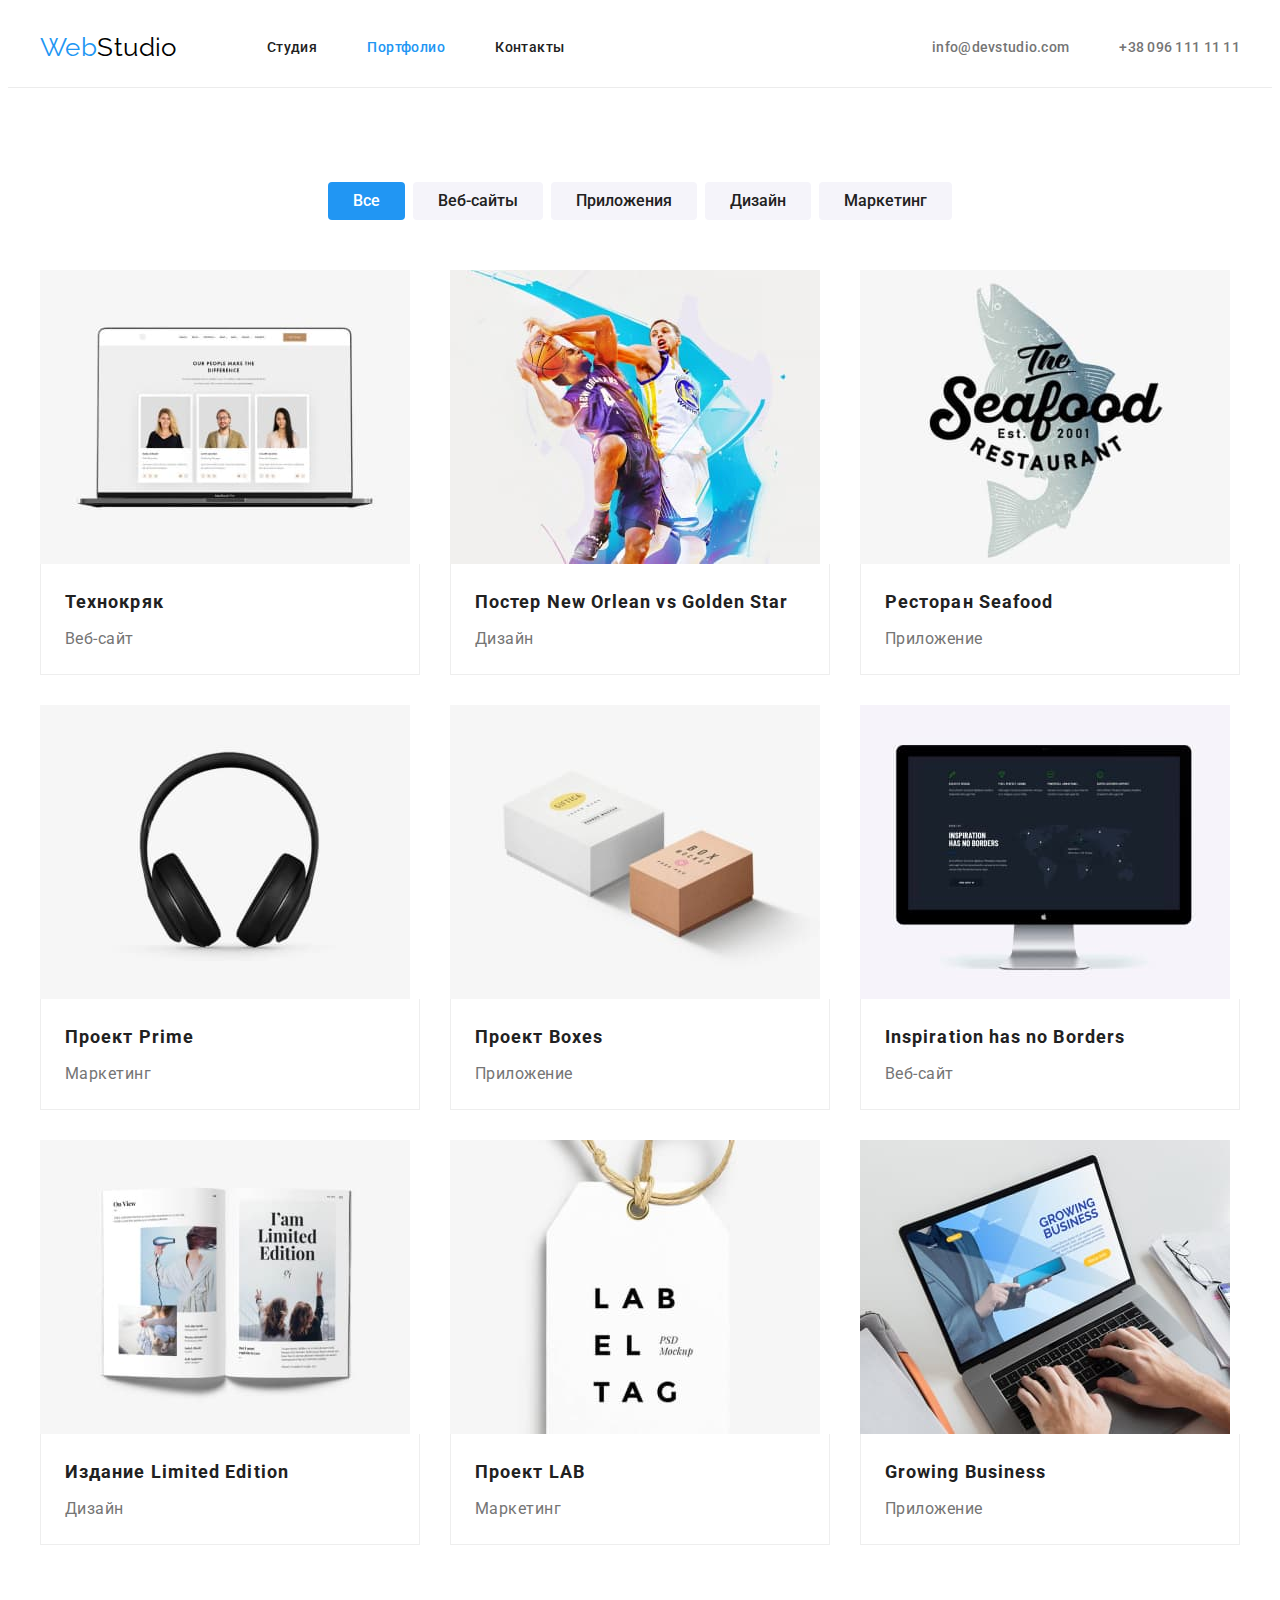
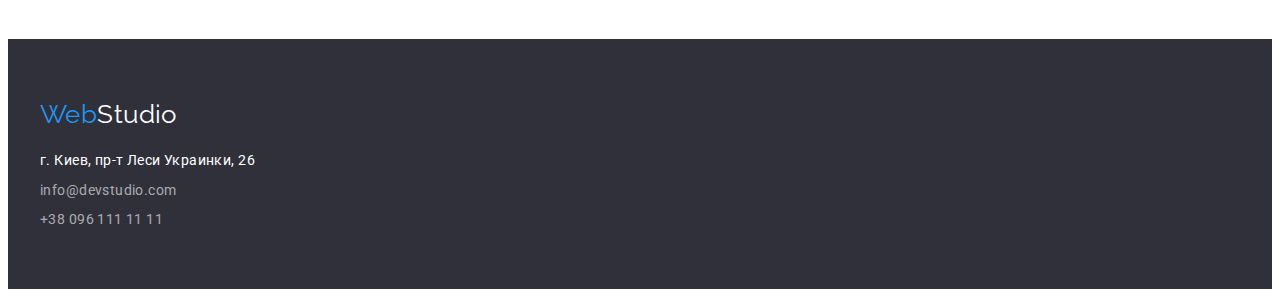
==== commit 451c4bd0: "change padding- footer, portfolio" ====
--- a/portfolio.html
+++ b/portfolio.html
@@ -137,7 +137,7 @@
 			</section>
 		</main>
 		<footer class="footer">
-			<div class="container foot">
+			<div class="container">
 				<a class="text-logo-footer" href="./"><span class="logo">Web</span>Studio</a>
 				<address>
 					<ul class="list-footer">
--- a/css/style.css
+++ b/css/style.css
@@ -154,8 +154,6 @@
 }
 .footer {
 	background-color: var(--second-dark-color);
-}
-.foot {
 	padding: 60px 15px;
 }
 .text-logo-footer {
@@ -235,11 +233,14 @@
 	text-transform: uppercase;
 	margin-bottom: 10px;
 }
+.main-features {
+	padding-top: 87px;
+}
 .features {
 	display: flex;
 	align-items: center;
 	justify-content: space-between;
-	padding-top: 87px;
+	/* padding-top: 87px; */
 	/* padding-bottom: 94px; */
 }
 .list-features-item:not(:last-child) {
@@ -289,10 +290,13 @@
 /* =========end-studio=========== */
 
 /* ===========portfolio=========== */
+.main-section-portfolio {
+	padding: 94px 15px;
+}
 .list-filtre {
 	display: flex;
 	justify-content: center;
-	padding-top: 112px;
+	/* padding-top: 112px; */
 	margin-bottom: 50px;
 }
 .filtre-item:not(:last-child) {
@@ -326,7 +330,7 @@
 }
 .list-project {
 	display: flex;
-	padding-bottom: 75px;
+	/* padding-bottom: 75px; */
 	flex-wrap: wrap;
 	margin-left: -30px;
 	margin-top: -30px;
